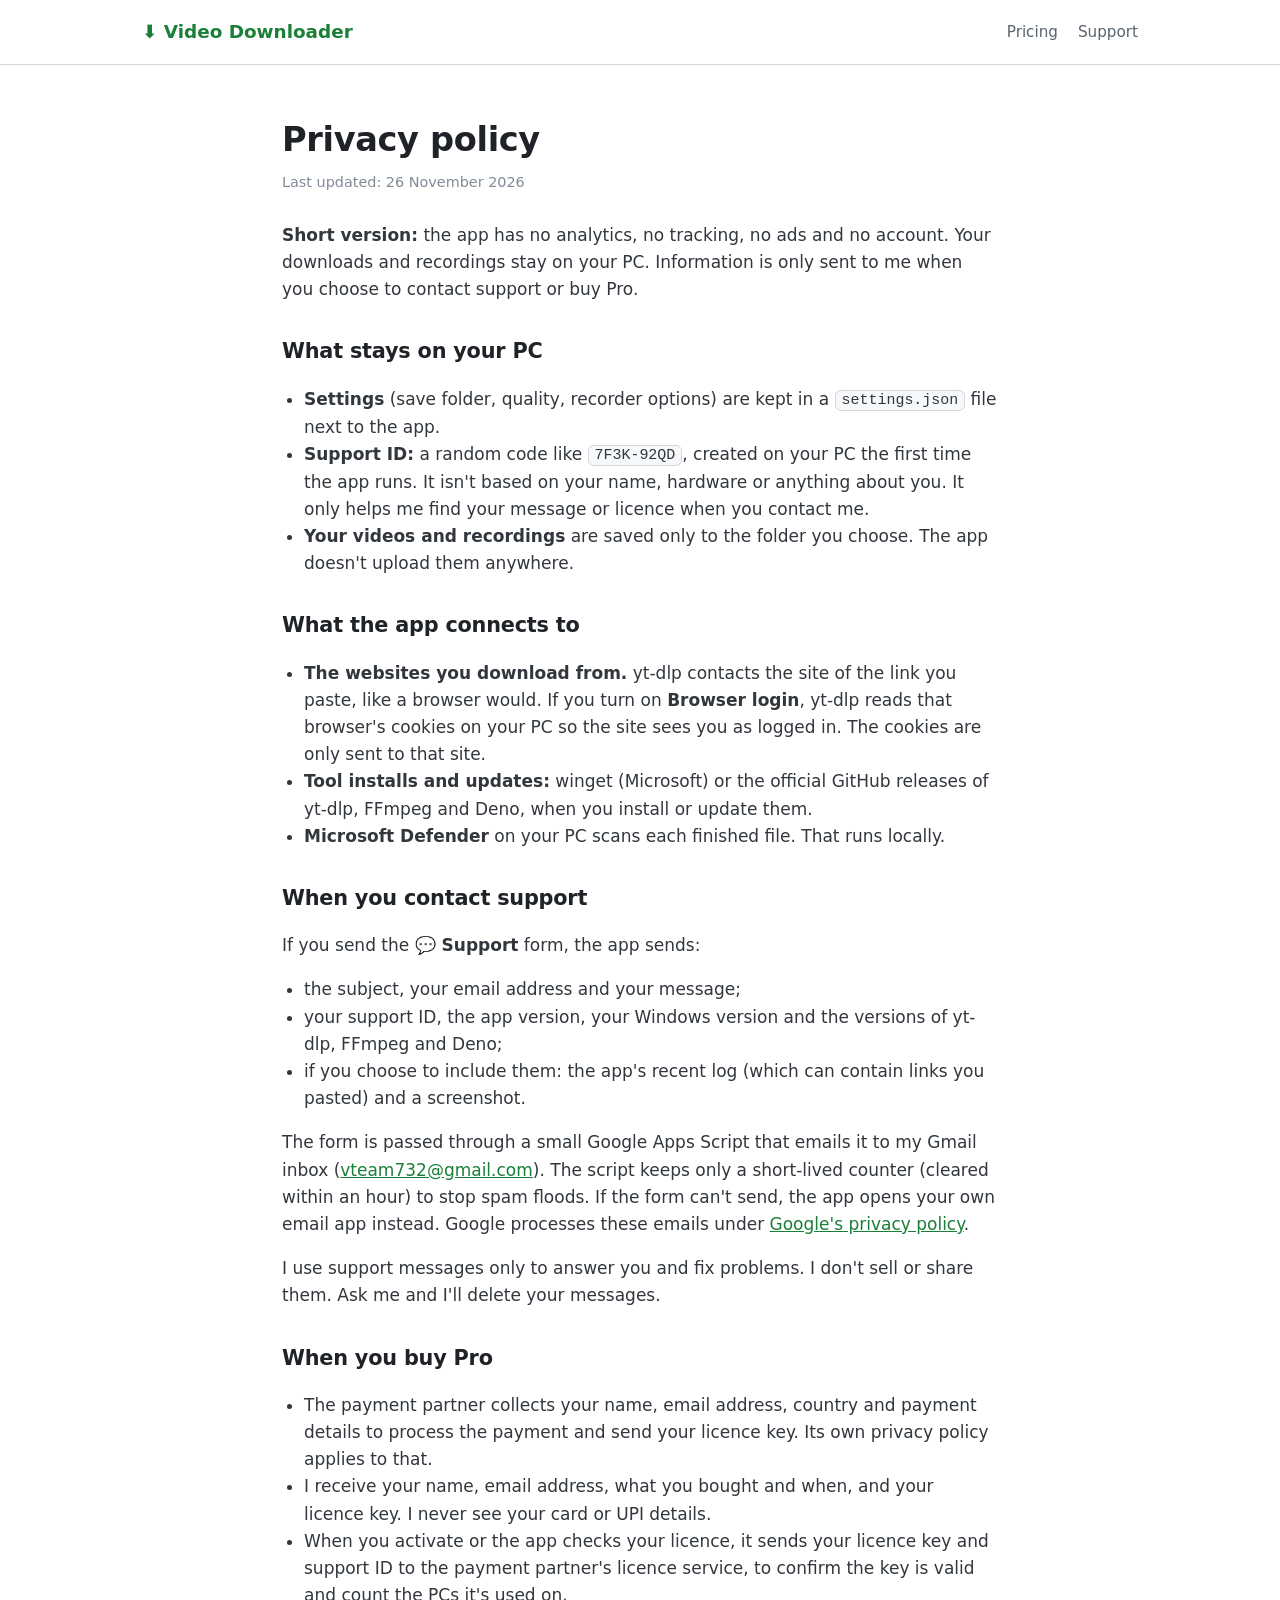
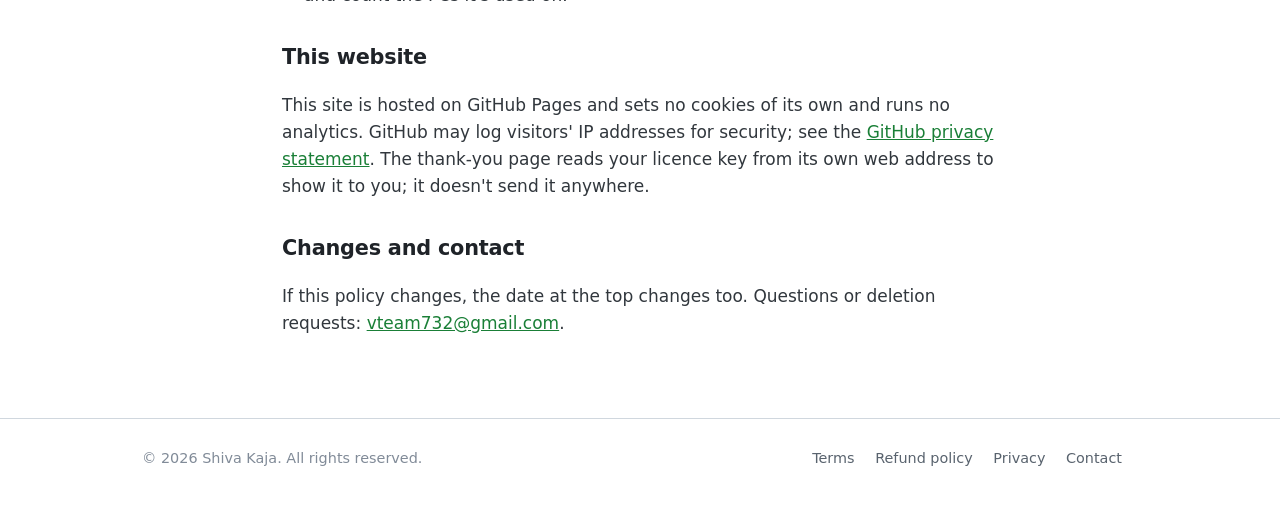
==== docs/privacy.html @ ed21e31d "Video Downloader v2.0.0 Windows app: download videos from 1,700+ sites in the best quality as one MP" ====
<!DOCTYPE html>
<html lang="en">
<head>
  <meta charset="utf-8">
  <meta name="viewport" content="width=device-width, initial-scale=1">
  <title>Privacy policy · Video Downloader</title>
  <link rel="stylesheet" href="style.css">
  <link rel="icon" href="data:image/svg+xml,%3Csvg xmlns='http://www.w3.org/2000/svg' viewBox='0 0 100 100'%3E%3Ctext y='.9em' font-size='90'%3E%E2%AC%87%3C/text%3E%3C/svg%3E">
</head>
<body>

<header class="site-header">
  <div class="wrap">
    <a class="brand" href="./">⬇ Video Downloader</a>
    <nav class="nav">
      <a href="./#pricing">Pricing</a>
      <a href="./#support">Support</a>
    </nav>
  </div>
</header>

<main class="page">
  <h1>Privacy policy</h1>
  <p class="updated">Last updated: 26 November 2026</p>

  <p><strong>Short version:</strong> the app has no analytics, no tracking, no ads and no account. Your downloads and recordings stay on your PC. Information is only sent to me when you choose to contact support or buy Pro.</p>

  <h2>What stays on your PC</h2>
  <ul>
    <li><strong>Settings</strong> (save folder, quality, recorder options) are kept in a <code>settings.json</code> file next to the app.</li>
    <li><strong>Support ID:</strong> a random code like <code>7F3K-92QD</code>, created on your PC the first time the app runs. It isn't based on your name, hardware or anything about you. It only helps me find your message or licence when you contact me.</li>
    <li><strong>Your videos and recordings</strong> are saved only to the folder you choose. The app doesn't upload them anywhere.</li>
  </ul>

  <h2>What the app connects to</h2>
  <ul>
    <li><strong>The websites you download from.</strong> yt-dlp contacts the site of the link you paste, like a browser would. If you turn on <strong>Browser login</strong>, yt-dlp reads that browser's cookies on your PC so the site sees you as logged in. The cookies are only sent to that site.</li>
    <li><strong>Tool installs and updates:</strong> winget (Microsoft) or the official GitHub releases of yt-dlp, FFmpeg and Deno, when you install or update them.</li>
    <li><strong>Microsoft Defender</strong> on your PC scans each finished file. That runs locally.</li>
  </ul>

  <h2>When you contact support</h2>
  <p>If you send the <strong>💬 Support</strong> form, the app sends:</p>
  <ul>
    <li>the subject, your email address and your message;</li>
    <li>your support ID, the app version, your Windows version and the versions of yt-dlp, FFmpeg and Deno;</li>
    <li>if you choose to include them: the app's recent log (which can contain links you pasted) and a screenshot.</li>
  </ul>
  <p>The form is passed through a small Google Apps Script that emails it to my Gmail inbox (<a href="mailto:vteam732@gmail.com">vteam732@gmail.com</a>). The script keeps only a short-lived counter (cleared within an hour) to stop spam floods. If the form can't send, the app opens your own email app instead. Google processes these emails under <a href="https://policies.google.com/privacy">Google's privacy policy</a>.</p>
  <p>I use support messages only to answer you and fix problems. I don't sell or share them. Ask me and I'll delete your messages.</p>

  <h2>When you buy Pro</h2>
  <ul>
    <li>The payment partner collects your name, email address, country and payment details to process the payment and send your licence key. Its own privacy policy applies to that.</li>
    <li>I receive your name, email address, what you bought and when, and your licence key. I never see your card or UPI details.</li>
    <li>When you activate or the app checks your licence, it sends your licence key and support ID to the payment partner's licence service, to confirm the key is valid and count the PCs it's used on.</li>
  </ul>

  <h2>This website</h2>
  <p>This site is hosted on GitHub Pages and sets no cookies of its own and runs no analytics. GitHub may log visitors' IP addresses for security; see the <a href="https://docs.github.com/en/site-policy/privacy-policies/github-general-privacy-statement">GitHub privacy statement</a>. The thank-you page reads your licence key from its own web address to show it to you; it doesn't send it anywhere.</p>

  <h2>Changes and contact</h2>
  <p>If this policy changes, the date at the top changes too. Questions or deletion requests: <a href="mailto:vteam732@gmail.com">vteam732@gmail.com</a>.</p>
</main>

<footer class="site-footer">
  <div class="wrap">
    <div>© 2026 Shiva Kaja. All rights reserved.</div>
    <div>
      <a href="terms.html">Terms</a>
      <a href="refund.html">Refund policy</a>
      <a href="privacy.html">Privacy</a>
      <a href="mailto:vteam732@gmail.com">Contact</a>
    </div>
  </div>
</footer>

</body>
</html>
---- docs/style.css ----
/* Video Downloader website: white theme, green accent (same as the app) */
:root {
  --green: #1A7F37;
  --green-hover: #156D2E;
  --green-soft: #DAFBE1;
  --text: #1F2328;
  --muted: #59636E;
  --faint: #818B98;
  --border: #D0D7DE;
  --surface: #F6F8FA;
  --amber-bg: #FFF8C5;
  --amber-border: #D4A72C;
  --amber-text: #7D4E00;
  --red: #CF222E;
  --radius: 10px;
  --max: 1040px;
}

* { box-sizing: border-box; }

html { -webkit-text-size-adjust: 100%; }

body {
  margin: 0;
  font-family: "Segoe UI", system-ui, -apple-system, Roboto, "Helvetica Neue", Arial, sans-serif;
  font-size: 17px;
  line-height: 1.6;
  color: var(--text);
  background: #FFFFFF;
}

a { color: var(--green); }
a:hover { color: var(--green-hover); }

code, .mono {
  font-family: "Cascadia Mono", Consolas, "SFMono-Regular", Menlo, monospace;
  font-size: 0.88em;
}

code {
  background: var(--surface);
  border: 1px solid var(--border);
  border-radius: 6px;
  padding: 0.1em 0.4em;
}

.wrap { max-width: var(--max); margin: 0 auto; padding: 0 22px; }

/* ---------- header ---------- */
.site-header { border-bottom: 1px solid var(--border); background: #FFFFFF; }
.site-header .wrap { display: flex; align-items: center; justify-content: space-between; gap: 16px; min-height: 64px; flex-wrap: wrap; }
.brand { font-weight: 700; font-size: 1.15rem; color: var(--green); text-decoration: none; white-space: nowrap; }
.brand:hover { color: var(--green-hover); }
.nav { display: flex; gap: 20px; flex-wrap: wrap; }
.nav a { color: var(--muted); text-decoration: none; font-size: 0.95rem; }
.nav a:hover { color: var(--text); }

/* ---------- buttons ---------- */
.btn {
  display: inline-block;
  padding: 12px 22px;
  border-radius: 8px;
  font-weight: 600;
  font-size: 1rem;
  text-decoration: none;
  border: 1px solid transparent;
  cursor: pointer;
  font-family: inherit;
}
.btn-primary { background: var(--green); color: #FFFFFF; }
.btn-primary:hover { background: var(--green-hover); color: #FFFFFF; }
.btn-secondary { background: #FFFFFF; color: var(--text); border-color: var(--border); }
.btn-secondary:hover { background: var(--surface); color: var(--text); }
.btn[aria-disabled="true"], .btn:disabled { background: var(--surface); color: var(--faint); border-color: var(--border); cursor: not-allowed; }
.btn-block { display: block; width: 100%; text-align: center; }

/* ---------- hero ---------- */
.hero { padding: 64px 0 40px; text-align: center; }
.hero h1 { font-size: clamp(2rem, 5vw, 3rem); line-height: 1.15; margin: 0 0 16px; letter-spacing: -0.02em; }
.hero h1 span { color: var(--green); }
.hero p.lead { font-size: 1.2rem; color: var(--muted); max-width: 640px; margin: 0 auto 28px; }
.hero .actions { display: flex; gap: 12px; justify-content: center; flex-wrap: wrap; }
.hero .small { color: var(--faint); font-size: 0.9rem; margin-top: 14px; }

.shot { margin: 36px auto 0; max-width: 900px; }
.shot img { width: 100%; height: auto; border: 1px solid var(--border); border-radius: var(--radius); box-shadow: 0 8px 30px rgba(31, 35, 40, 0.10); }
.shot figcaption { color: var(--faint); font-size: 0.85rem; margin-top: 8px; text-align: center; }

/* ---------- sections ---------- */
section { padding: 56px 0; }
section.alt { background: var(--surface); border-top: 1px solid var(--border); border-bottom: 1px solid var(--border); }
h2 { font-size: 1.8rem; margin: 0 0 8px; letter-spacing: -0.01em; }
h3 { font-size: 1.12rem; margin: 0 0 6px; }
.section-lead { color: var(--muted); margin: 0 0 32px; }

.grid { display: grid; gap: 18px; grid-template-columns: repeat(auto-fit, minmax(260px, 1fr)); }
.card { background: #FFFFFF; border: 1px solid var(--border); border-radius: var(--radius); padding: 22px; }
.card p { margin: 0; color: var(--muted); }
.card .icon { font-size: 1.5rem; margin-bottom: 8px; }

/* ---------- pricing ---------- */
.plans { display: grid; gap: 20px; grid-template-columns: repeat(auto-fit, minmax(280px, 1fr)); max-width: 820px; margin: 0 auto; }
.plan { background: #FFFFFF; border: 1px solid var(--border); border-radius: var(--radius); padding: 28px; display: flex; flex-direction: column; }
.plan.pro { border: 2px solid var(--green); }
.plan .price { font-size: 2.2rem; font-weight: 700; margin: 6px 0 2px; }
.plan .price small { font-size: 1rem; font-weight: 400; color: var(--muted); }
.plan ul { list-style: none; padding: 0; margin: 18px 0 24px; flex: 1; }
.plan li { padding: 6px 0 6px 28px; position: relative; }
.plan li::before { content: "✓"; position: absolute; left: 0; color: var(--green); font-weight: 700; }
.plan li.no { color: var(--faint); }
.plan li.no::before { content: "–"; color: var(--faint); }
.badge { display: inline-block; font-size: 0.78rem; font-weight: 700; letter-spacing: 0.04em; text-transform: uppercase; color: var(--green); background: var(--green-soft); border-radius: 999px; padding: 3px 10px; }

.note { background: var(--amber-bg); border: 1px solid var(--amber-border); color: var(--amber-text); border-radius: 8px; padding: 12px 16px; font-size: 0.95rem; }
.note-plain { background: var(--surface); border: 1px solid var(--border); border-radius: 8px; padding: 12px 16px; font-size: 0.95rem; color: var(--muted); }

/* ---------- steps ---------- */
ol.steps { counter-reset: step; list-style: none; padding: 0; margin: 0; display: grid; gap: 14px; }
ol.steps li { counter-increment: step; position: relative; padding: 14px 16px 14px 60px; background: #FFFFFF; border: 1px solid var(--border); border-radius: var(--radius); }
ol.steps li::before { content: counter(step); position: absolute; left: 16px; top: 13px; width: 30px; height: 30px; border-radius: 50%; background: var(--green); color: #FFFFFF; font-weight: 700; display: flex; align-items: center; justify-content: center; font-size: 0.95rem; }

/* ---------- FAQ ---------- */
details { border: 1px solid var(--border); border-radius: var(--radius); padding: 14px 18px; background: #FFFFFF; margin-bottom: 10px; }
details summary { cursor: pointer; font-weight: 600; }
details p { margin: 10px 0 0; color: var(--muted); }

/* ---------- text pages (terms, privacy, refund) ---------- */
.page { max-width: 760px; margin: 0 auto; padding: 48px 22px 64px; }
.page h1 { font-size: 2.1rem; margin: 0 0 4px; letter-spacing: -0.01em; }
.page .updated { color: var(--faint); font-size: 0.9rem; margin: 0 0 28px; }
.page h2 { font-size: 1.3rem; margin: 32px 0 8px; }
.page p, .page li { color: #31373D; }
.page ul { padding-left: 22px; }

/* ---------- thanks page ---------- */
.keybox { display: flex; gap: 10px; flex-wrap: wrap; align-items: stretch; margin: 12px 0 8px; }
.keybox output { flex: 1; min-width: 220px; font-family: "Cascadia Mono", Consolas, Menlo, monospace; font-size: 1.05rem; background: var(--surface); border: 1px solid var(--border); border-radius: 8px; padding: 12px 14px; word-break: break-all; user-select: all; }
.hidden { display: none !important; }

/* ---------- footer ---------- */
.site-footer { border-top: 1px solid var(--border); padding: 28px 0 36px; color: var(--faint); font-size: 0.9rem; }
.site-footer .wrap { display: flex; justify-content: space-between; gap: 16px; flex-wrap: wrap; }
.site-footer a { color: var(--muted); text-decoration: none; margin-right: 16px; }
.site-footer a:hover { color: var(--text); }

@media (max-width: 600px) {
  body { font-size: 16px; }
  .hero { padding: 40px 0 28px; }
  section { padding: 40px 0; }
  .nav { gap: 14px; }
}
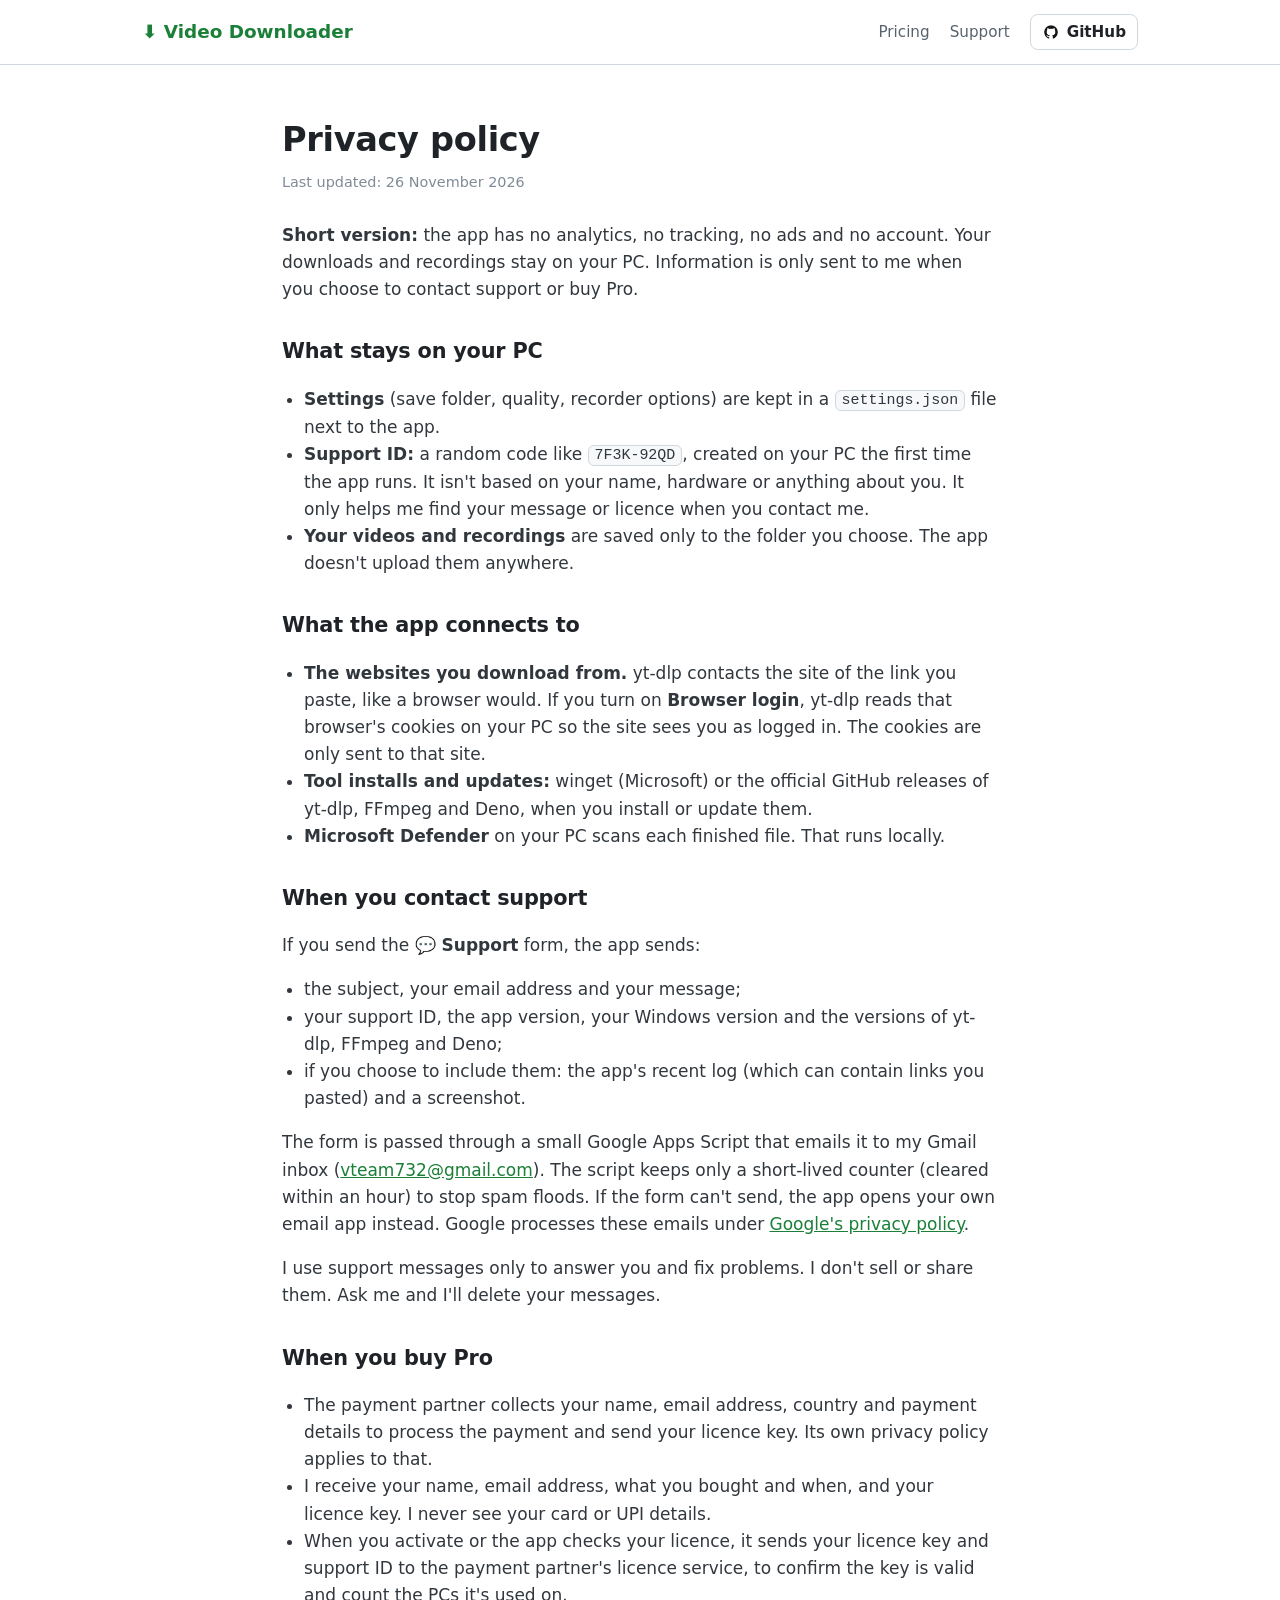
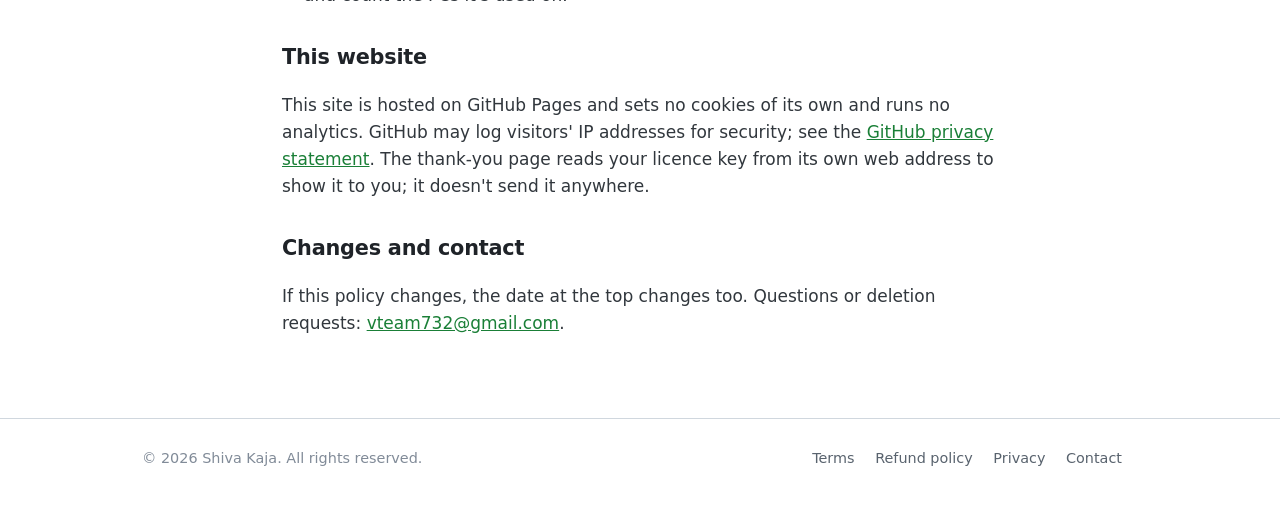
==== commit feccaaec: "Website: GitHub button, search-engine tags, sitemap - GitHub button (official GitHub mark) in every " ====
--- a/docs/privacy.html
+++ b/docs/privacy.html
@@ -15,6 +15,7 @@
     <nav class="nav">
       <a href="./#pricing">Pricing</a>
       <a href="./#support">Support</a>
+      <a class="gh" href="https://github.com/souldraft?tab=repositories" target="_blank" rel="noopener" title="My apps on GitHub" aria-label="Shiva Kaja's GitHub repositories"><img src="github-mark.png" alt="" width="18" height="18">GitHub</a>
     </nav>
   </div>
 </header>
--- a/docs/style.css
+++ b/docs/style.css
@@ -149,3 +149,10 @@
   section { padding: 40px 0; }
   .nav { gap: 14px; }
 }
+
+/* GitHub link in the header (official GitHub mark, links to my repositories) */
+.nav { align-items: center; }
+.nav a.gh { display: inline-flex; align-items: center; gap: 7px; color: var(--text); border: 1px solid var(--border); border-radius: 8px; padding: 5px 11px; font-weight: 600; }
+.nav a.gh:hover { background: var(--surface); }
+.nav a.gh img { display: block; }
+.eyebrow { display: inline-block; font-size: 0.85rem; font-weight: 700; letter-spacing: 0.05em; text-transform: uppercase; color: var(--green); margin: 0 0 14px; }
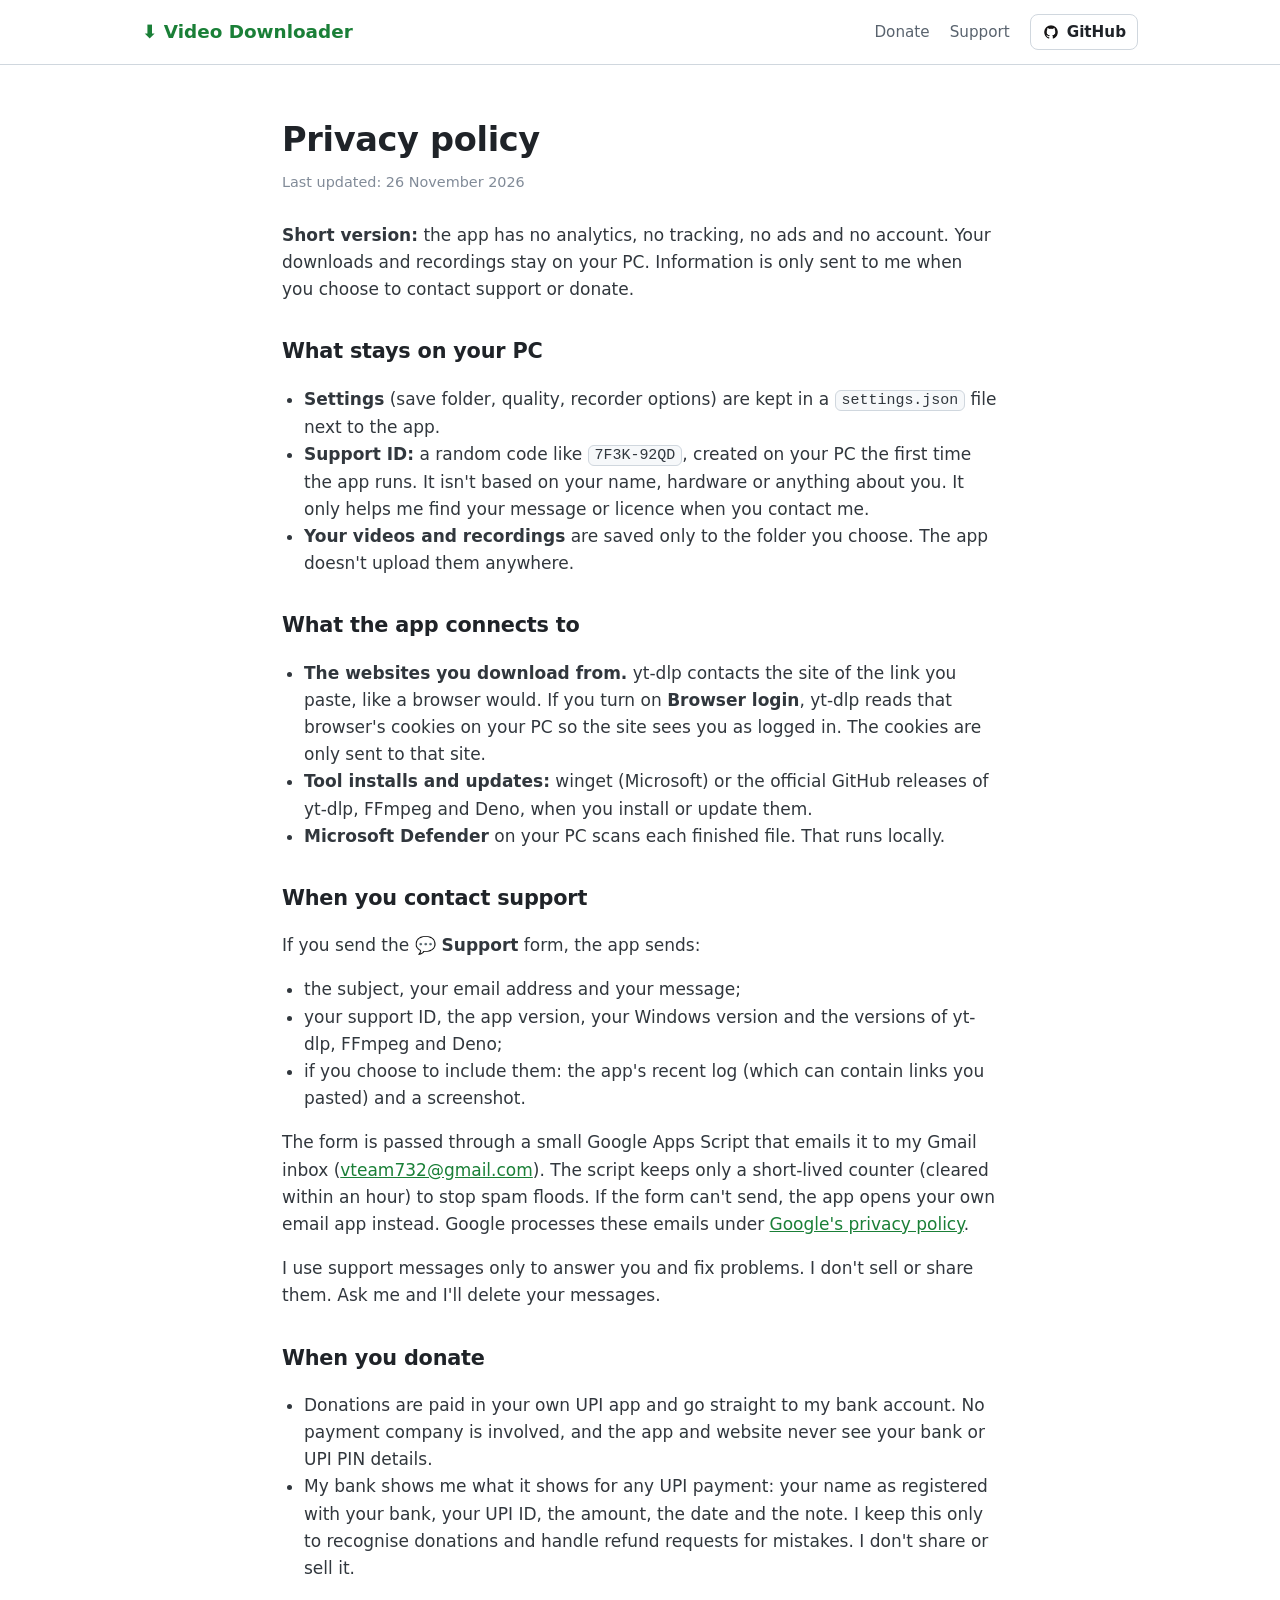
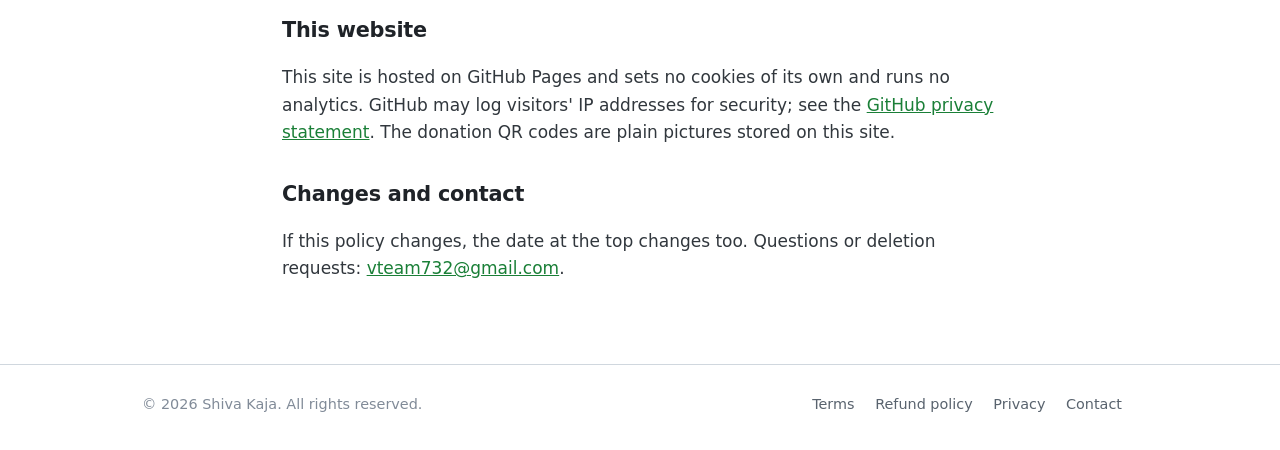
==== commit e6272c6a: "v2.1.0: everything free, optional UPI donations - Screen recorder, camera and pause are free for eve" ====
--- a/docs/privacy.html
+++ b/docs/privacy.html
@@ -13,7 +13,7 @@
   <div class="wrap">
     <a class="brand" href="./">⬇ Video Downloader</a>
     <nav class="nav">
-      <a href="./#pricing">Pricing</a>
+      <a href="./#donate">Donate</a>
       <a href="./#support">Support</a>
       <a class="gh" href="https://github.com/souldraft?tab=repositories" target="_blank" rel="noopener" title="My apps on GitHub" aria-label="Shiva Kaja's GitHub repositories"><img src="github-mark.png" alt="" width="18" height="18">GitHub</a>
     </nav>
@@ -24,7 +24,7 @@
   <h1>Privacy policy</h1>
   <p class="updated">Last updated: 26 November 2026</p>
 
-  <p><strong>Short version:</strong> the app has no analytics, no tracking, no ads and no account. Your downloads and recordings stay on your PC. Information is only sent to me when you choose to contact support or buy Pro.</p>
+  <p><strong>Short version:</strong> the app has no analytics, no tracking, no ads and no account. Your downloads and recordings stay on your PC. Information is only sent to me when you choose to contact support or donate.</p>
 
   <h2>What stays on your PC</h2>
   <ul>
@@ -50,15 +50,14 @@
   <p>The form is passed through a small Google Apps Script that emails it to my Gmail inbox (<a href="mailto:vteam732@gmail.com">vteam732@gmail.com</a>). The script keeps only a short-lived counter (cleared within an hour) to stop spam floods. If the form can't send, the app opens your own email app instead. Google processes these emails under <a href="https://policies.google.com/privacy">Google's privacy policy</a>.</p>
   <p>I use support messages only to answer you and fix problems. I don't sell or share them. Ask me and I'll delete your messages.</p>
 
-  <h2>When you buy Pro</h2>
+  <h2>When you donate</h2>
   <ul>
-    <li>The payment partner collects your name, email address, country and payment details to process the payment and send your licence key. Its own privacy policy applies to that.</li>
-    <li>I receive your name, email address, what you bought and when, and your licence key. I never see your card or UPI details.</li>
-    <li>When you activate or the app checks your licence, it sends your licence key and support ID to the payment partner's licence service, to confirm the key is valid and count the PCs it's used on.</li>
+    <li>Donations are paid in your own UPI app and go straight to my bank account. No payment company is involved, and the app and website never see your bank or UPI PIN details.</li>
+    <li>My bank shows me what it shows for any UPI payment: your name as registered with your bank, your UPI ID, the amount, the date and the note. I keep this only to recognise donations and handle refund requests for mistakes. I don't share or sell it.</li>
   </ul>
 
   <h2>This website</h2>
-  <p>This site is hosted on GitHub Pages and sets no cookies of its own and runs no analytics. GitHub may log visitors' IP addresses for security; see the <a href="https://docs.github.com/en/site-policy/privacy-policies/github-general-privacy-statement">GitHub privacy statement</a>. The thank-you page reads your licence key from its own web address to show it to you; it doesn't send it anywhere.</p>
+  <p>This site is hosted on GitHub Pages and sets no cookies of its own and runs no analytics. GitHub may log visitors' IP addresses for security; see the <a href="https://docs.github.com/en/site-policy/privacy-policies/github-general-privacy-statement">GitHub privacy statement</a>. The donation QR codes are plain pictures stored on this site.</p>
 
   <h2>Changes and contact</h2>
   <p>If this policy changes, the date at the top changes too. Questions or deletion requests: <a href="mailto:vteam732@gmail.com">vteam732@gmail.com</a>.</p>
--- a/docs/style.css
+++ b/docs/style.css
@@ -156,3 +156,16 @@
 .nav a.gh:hover { background: var(--surface); }
 .nav a.gh img { display: block; }
 .eyebrow { display: inline-block; font-size: 0.85rem; font-weight: 700; letter-spacing: 0.05em; text-transform: uppercase; color: var(--green); margin: 0 0 14px; }
+
+/* donate box */
+.amounts { display: grid; grid-template-columns: repeat(5, 1fr); gap: 6px; }
+.amounts button { font: inherit; font-weight: 700; padding: 9px 0; border-radius: 8px; border: 1px solid var(--border); background: #FFFFFF; color: var(--text); cursor: pointer; }
+.amounts button:hover { background: var(--surface); }
+.amounts button[aria-pressed="true"] { background: var(--green); border-color: var(--green); color: #FFFFFF; }
+.qr { display: flex; justify-content: center; margin: 16px 0 8px; }
+.qr img { width: 220px; height: 220px; border: 1px solid var(--border); border-radius: 8px; image-rendering: pixelated; }
+.upi-id { text-align: center; margin: 4px 0 12px; font-size: 0.95rem; }
+.link-btn { font: inherit; font-size: 0.9rem; background: none; border: none; color: var(--green); cursor: pointer; text-decoration: underline; padding: 0 4px; }
+.small-note { color: var(--faint); font-size: 0.85rem; margin: 10px 0 0; }
+.mobile-only { display: none; }
+@media (max-width: 760px), (pointer: coarse) { .mobile-only { display: block; } }
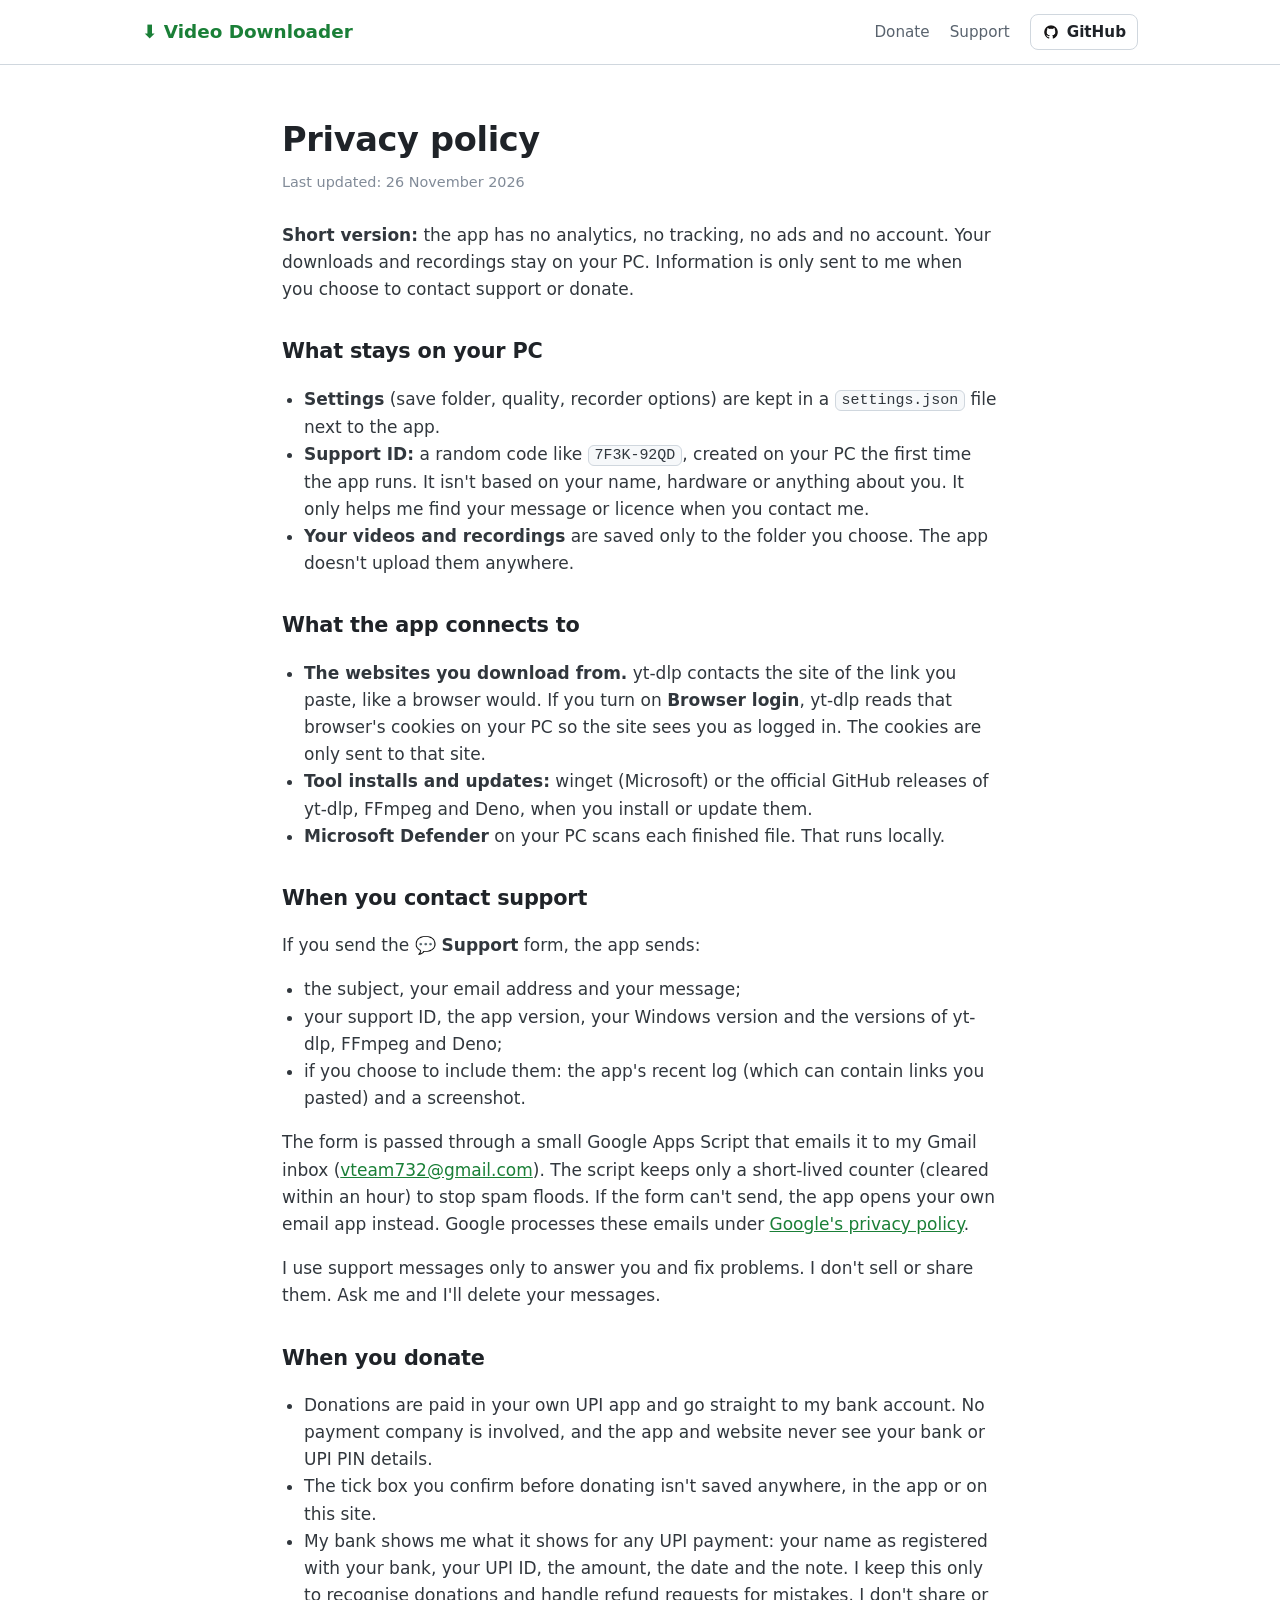
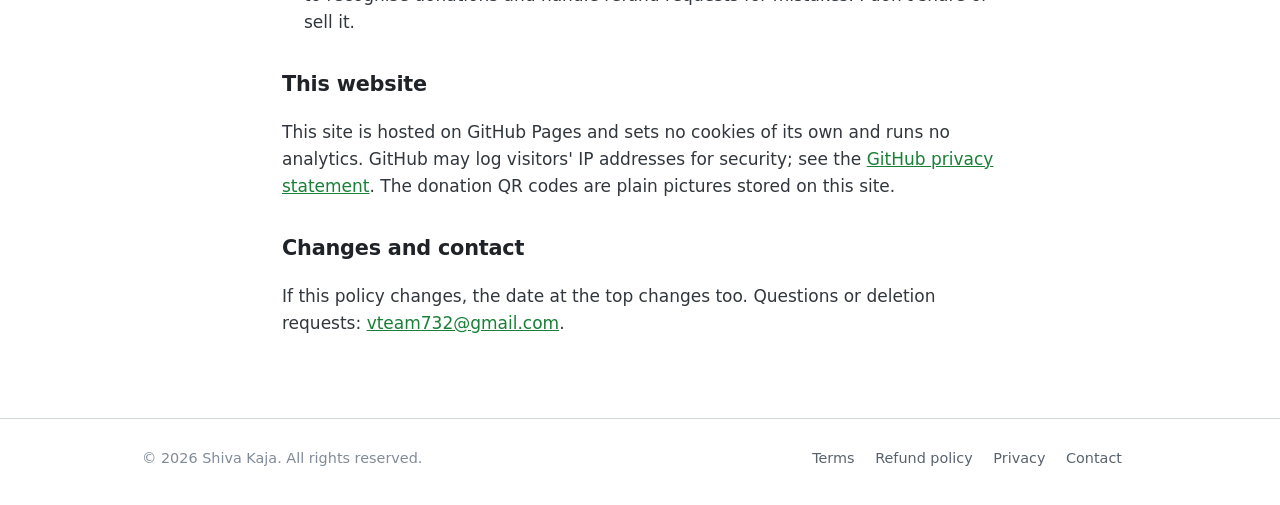
==== commit 07d39b8c: "Donations: consent tick box, real UPI ID, voluntary-donation note - App and website: "I'm giving thi" ====
--- a/docs/privacy.html
+++ b/docs/privacy.html
@@ -53,6 +53,7 @@
   <h2>When you donate</h2>
   <ul>
     <li>Donations are paid in your own UPI app and go straight to my bank account. No payment company is involved, and the app and website never see your bank or UPI PIN details.</li>
+    <li>The tick box you confirm before donating isn't saved anywhere, in the app or on this site.</li>
     <li>My bank shows me what it shows for any UPI payment: your name as registered with your bank, your UPI ID, the amount, the date and the note. I keep this only to recognise donations and handle refund requests for mistakes. I don't share or sell it.</li>
   </ul>
 
--- a/docs/style.css
+++ b/docs/style.css
@@ -169,3 +169,9 @@
 .small-note { color: var(--faint); font-size: 0.85rem; margin: 10px 0 0; }
 .mobile-only { display: none; }
 @media (max-width: 760px), (pointer: coarse) { .mobile-only { display: block; } }
+.consent { display: flex; gap: 10px; align-items: flex-start; margin: 14px 0 0; padding: 12px; background: var(--surface); border: 1px solid var(--border); border-radius: 8px; font-size: 0.9rem; line-height: 1.45; cursor: pointer; }
+.consent input { width: 20px; height: 20px; margin: 1px 0 0; flex: none; accent-color: var(--green); cursor: pointer; }
+.qr-locked { width: 220px; height: 220px; display: flex; align-items: center; justify-content: center; text-align: center; color: var(--faint); background: var(--surface); border: 1px solid var(--border); border-radius: 8px; font-size: 0.95rem; }
+.amount-note { text-align: center; color: var(--muted); font-size: 0.9rem; margin: 0 0 4px; }
+.link-btn:disabled { color: var(--faint); cursor: not-allowed; text-decoration: none; }
+.btn[aria-disabled="true"].btn-primary { background: var(--surface); color: var(--faint); border-color: var(--border); cursor: not-allowed; }
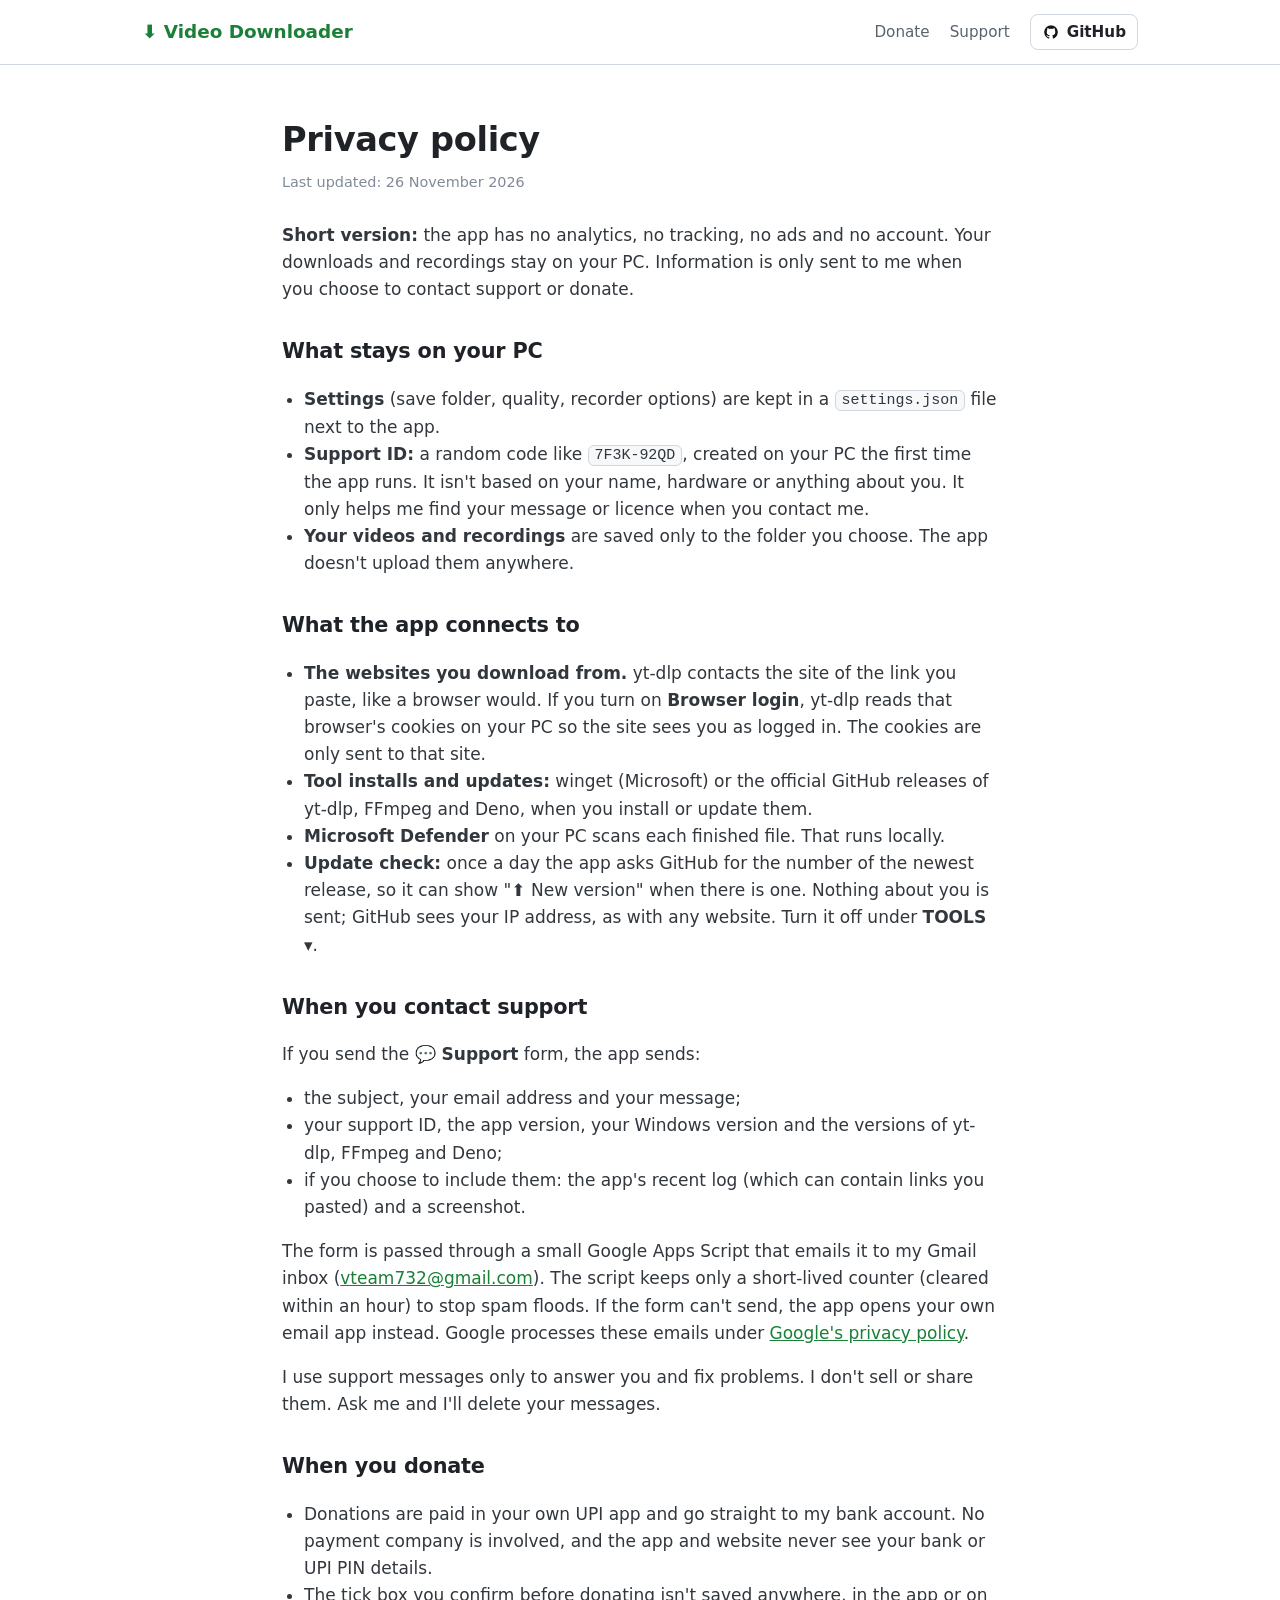
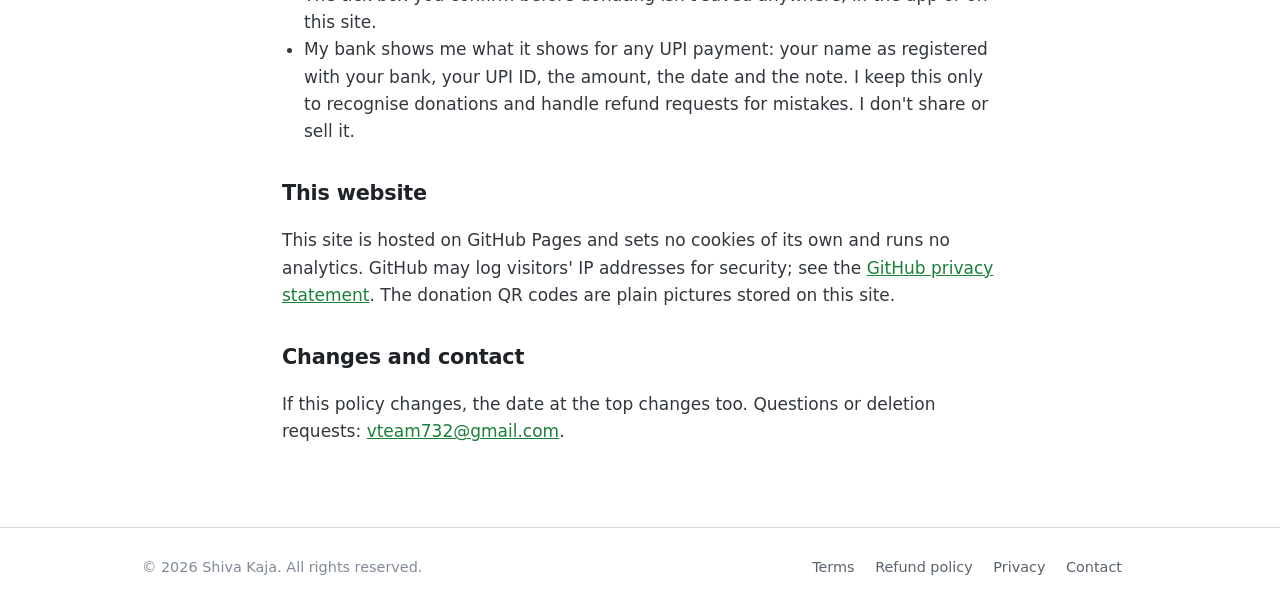
==== commit f80ff34a: "v2.1.0: once-a-day update check Green "New version" button when GitHub has a newer release; on/off i" ====
--- a/docs/privacy.html
+++ b/docs/privacy.html
@@ -38,6 +38,7 @@
     <li><strong>The websites you download from.</strong> yt-dlp contacts the site of the link you paste, like a browser would. If you turn on <strong>Browser login</strong>, yt-dlp reads that browser's cookies on your PC so the site sees you as logged in. The cookies are only sent to that site.</li>
     <li><strong>Tool installs and updates:</strong> winget (Microsoft) or the official GitHub releases of yt-dlp, FFmpeg and Deno, when you install or update them.</li>
     <li><strong>Microsoft Defender</strong> on your PC scans each finished file. That runs locally.</li>
+    <li><strong>Update check:</strong> once a day the app asks GitHub for the number of the newest release, so it can show "⬆ New version" when there is one. Nothing about you is sent; GitHub sees your IP address, as with any website. Turn it off under <strong>TOOLS ▾</strong>.</li>
   </ul>
 
   <h2>When you contact support</h2>
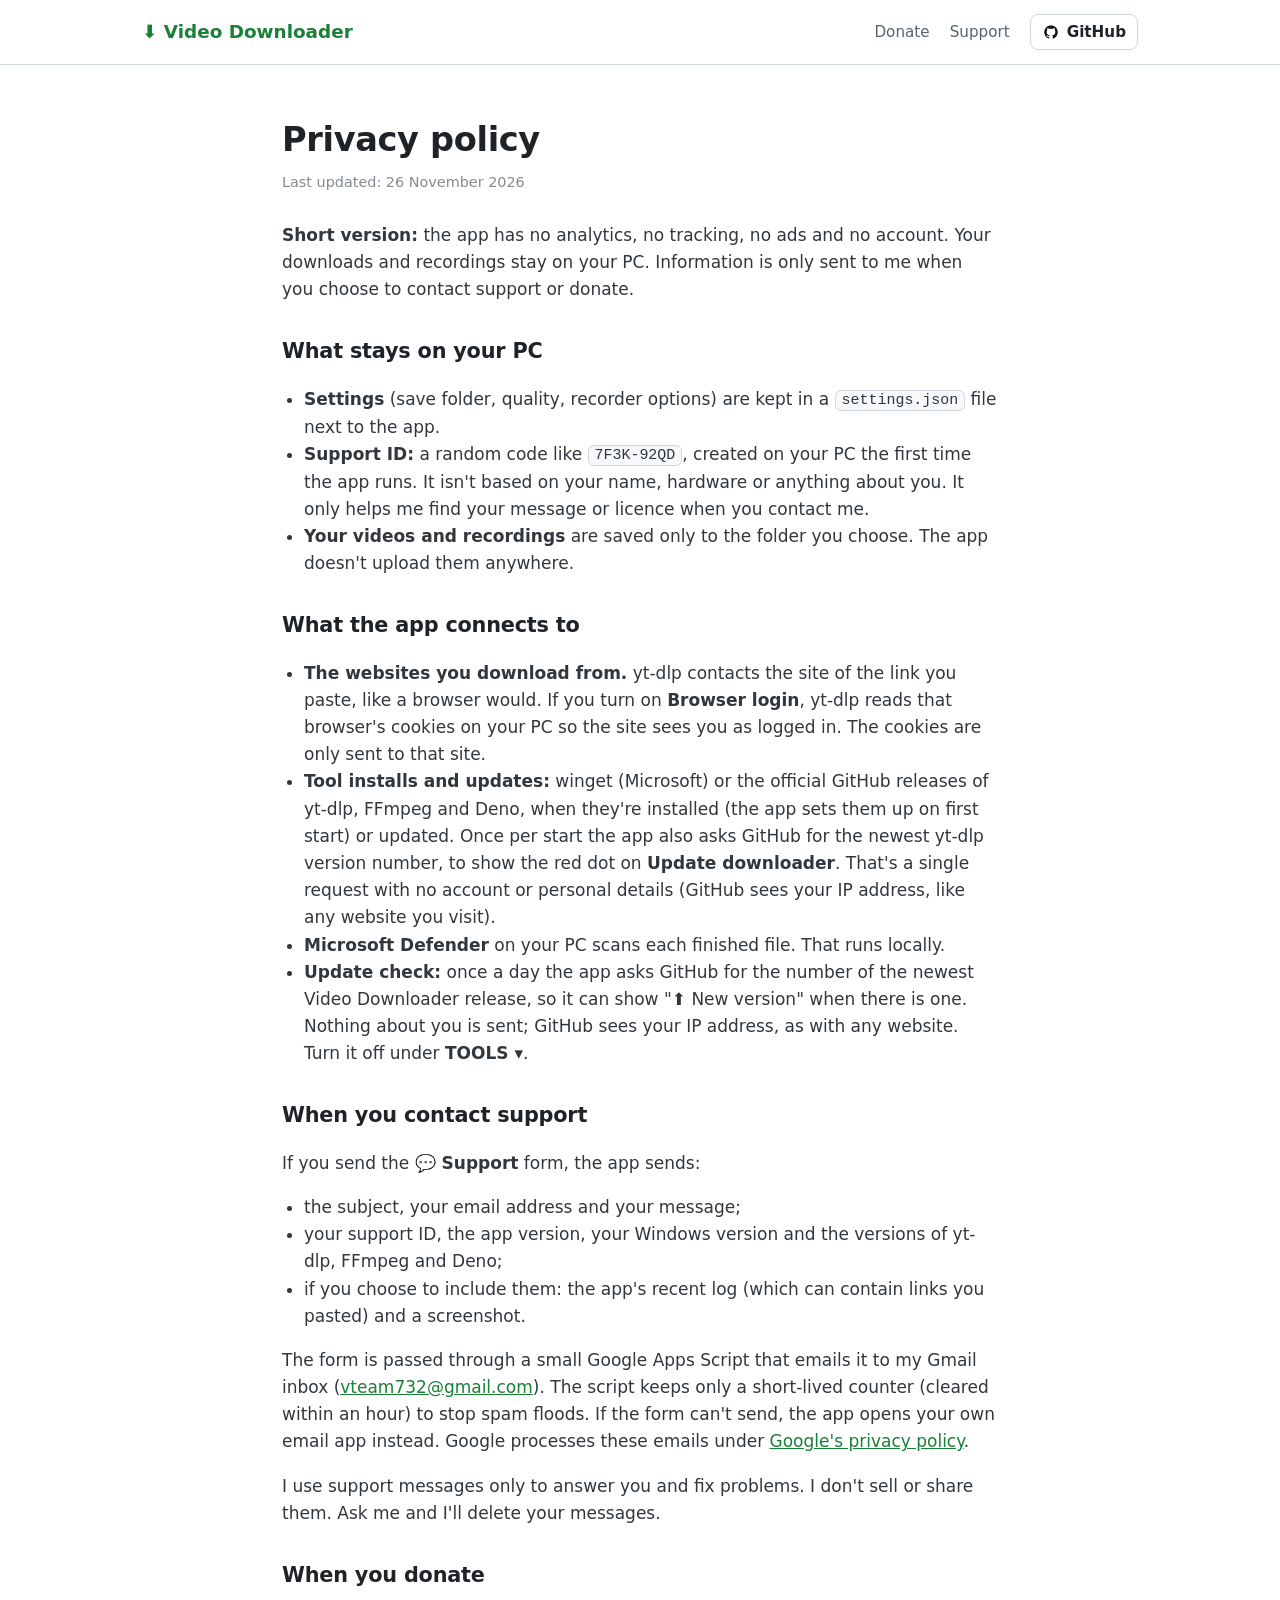
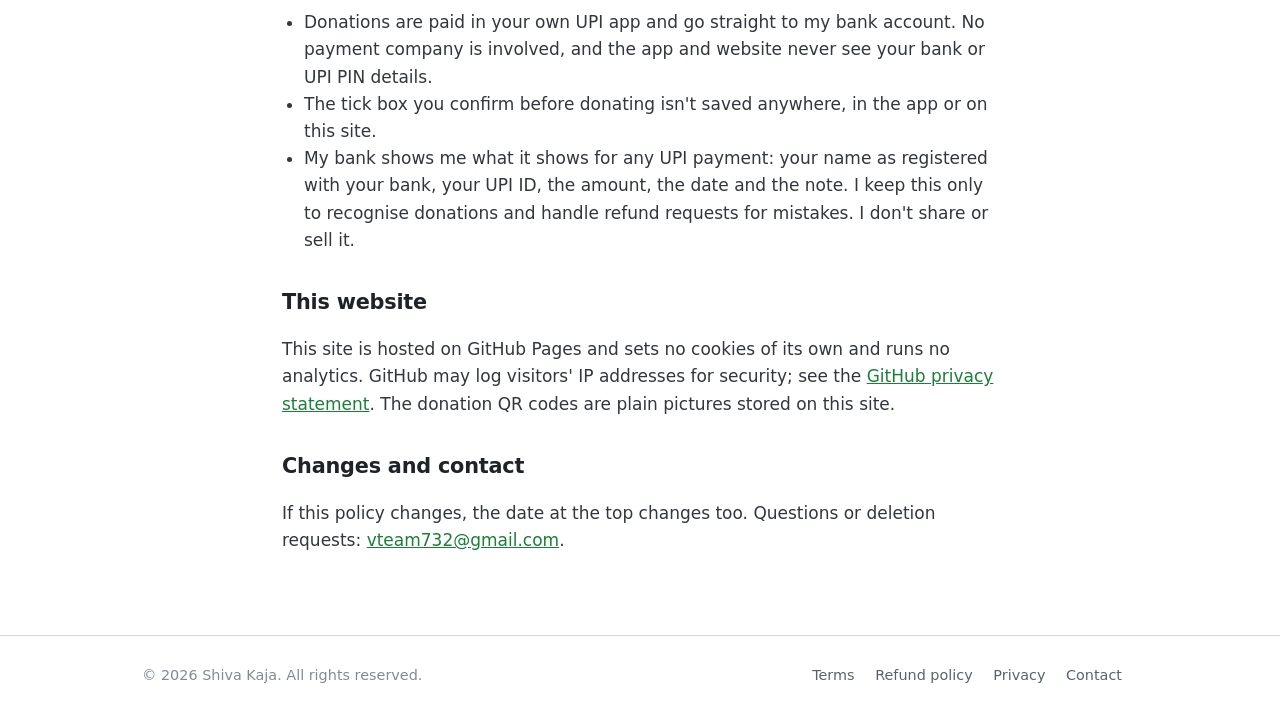
==== commit b37280bc: "v2.1.0: Deno on first install, yt-dlp update dot, app update check - Deno is installed together with" ====
--- a/docs/privacy.html
+++ b/docs/privacy.html
@@ -36,9 +36,9 @@
   <h2>What the app connects to</h2>
   <ul>
     <li><strong>The websites you download from.</strong> yt-dlp contacts the site of the link you paste, like a browser would. If you turn on <strong>Browser login</strong>, yt-dlp reads that browser's cookies on your PC so the site sees you as logged in. The cookies are only sent to that site.</li>
-    <li><strong>Tool installs and updates:</strong> winget (Microsoft) or the official GitHub releases of yt-dlp, FFmpeg and Deno, when you install or update them.</li>
+    <li><strong>Tool installs and updates:</strong> winget (Microsoft) or the official GitHub releases of yt-dlp, FFmpeg and Deno, when they're installed (the app sets them up on first start) or updated. Once per start the app also asks GitHub for the newest yt-dlp version number, to show the red dot on <strong>Update downloader</strong>. That's a single request with no account or personal details (GitHub sees your IP address, like any website you visit).</li>
     <li><strong>Microsoft Defender</strong> on your PC scans each finished file. That runs locally.</li>
-    <li><strong>Update check:</strong> once a day the app asks GitHub for the number of the newest release, so it can show "⬆ New version" when there is one. Nothing about you is sent; GitHub sees your IP address, as with any website. Turn it off under <strong>TOOLS ▾</strong>.</li>
+    <li><strong>Update check:</strong> once a day the app asks GitHub for the number of the newest Video Downloader release, so it can show "⬆ New version" when there is one. Nothing about you is sent; GitHub sees your IP address, as with any website. Turn it off under <strong>TOOLS ▾</strong>.</li>
   </ul>
 
   <h2>When you contact support</h2>
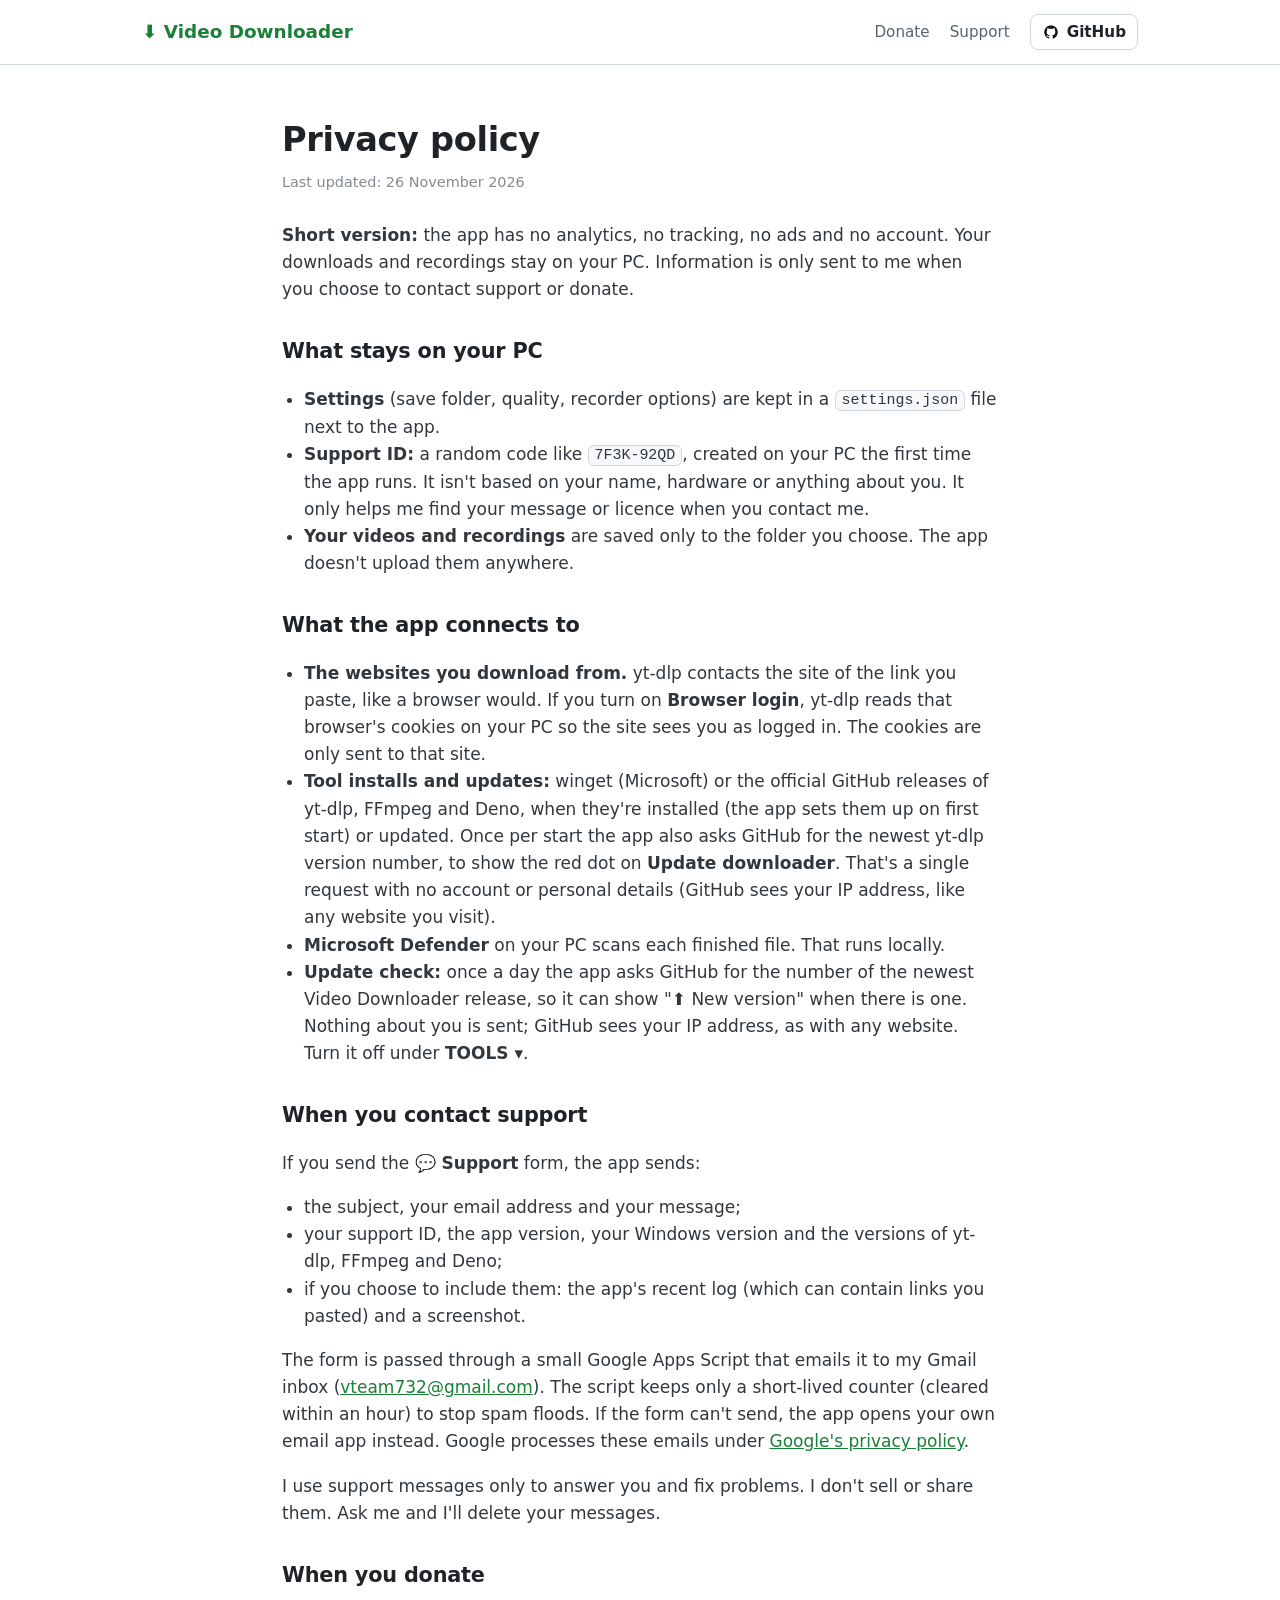
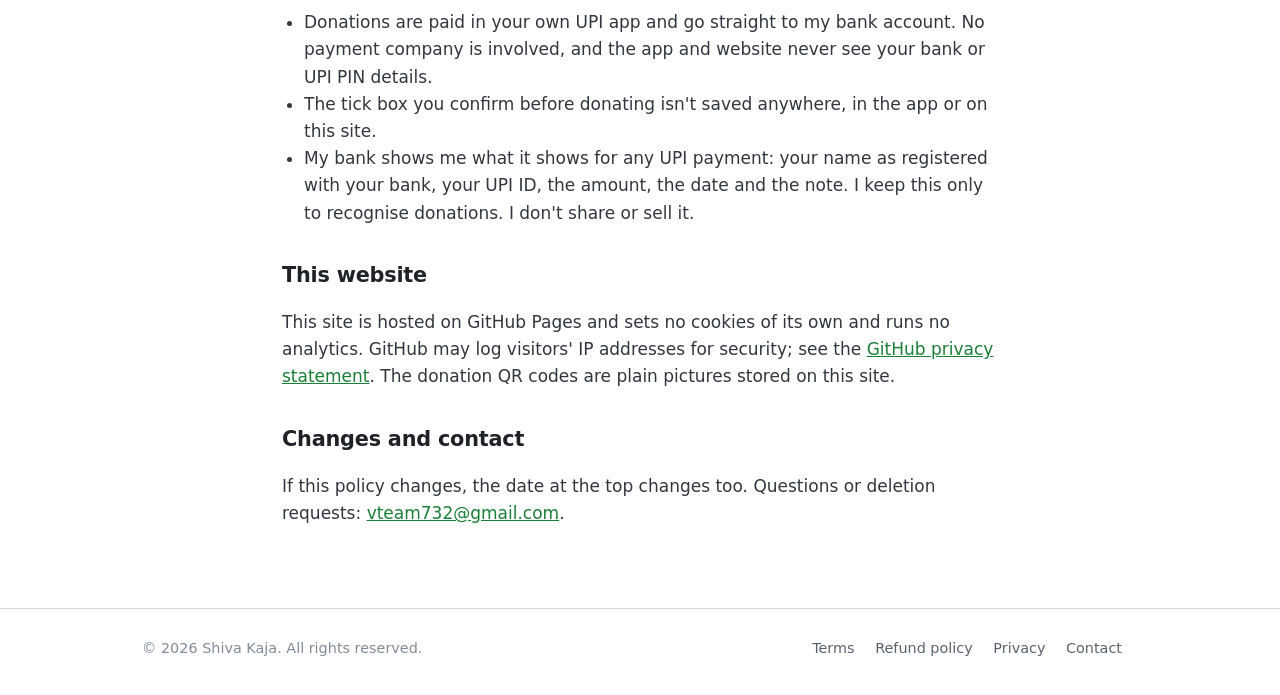
==== commit 54d7b8a3: "Donations are final: refund, terms and privacy pages match the tick box Co-Authored-By: Claude Opus " ====
--- a/docs/privacy.html
+++ b/docs/privacy.html
@@ -55,7 +55,7 @@
   <ul>
     <li>Donations are paid in your own UPI app and go straight to my bank account. No payment company is involved, and the app and website never see your bank or UPI PIN details.</li>
     <li>The tick box you confirm before donating isn't saved anywhere, in the app or on this site.</li>
-    <li>My bank shows me what it shows for any UPI payment: your name as registered with your bank, your UPI ID, the amount, the date and the note. I keep this only to recognise donations and handle refund requests for mistakes. I don't share or sell it.</li>
+    <li>My bank shows me what it shows for any UPI payment: your name as registered with your bank, your UPI ID, the amount, the date and the note. I keep this only to recognise donations. I don't share or sell it.</li>
   </ul>
 
   <h2>This website</h2>
